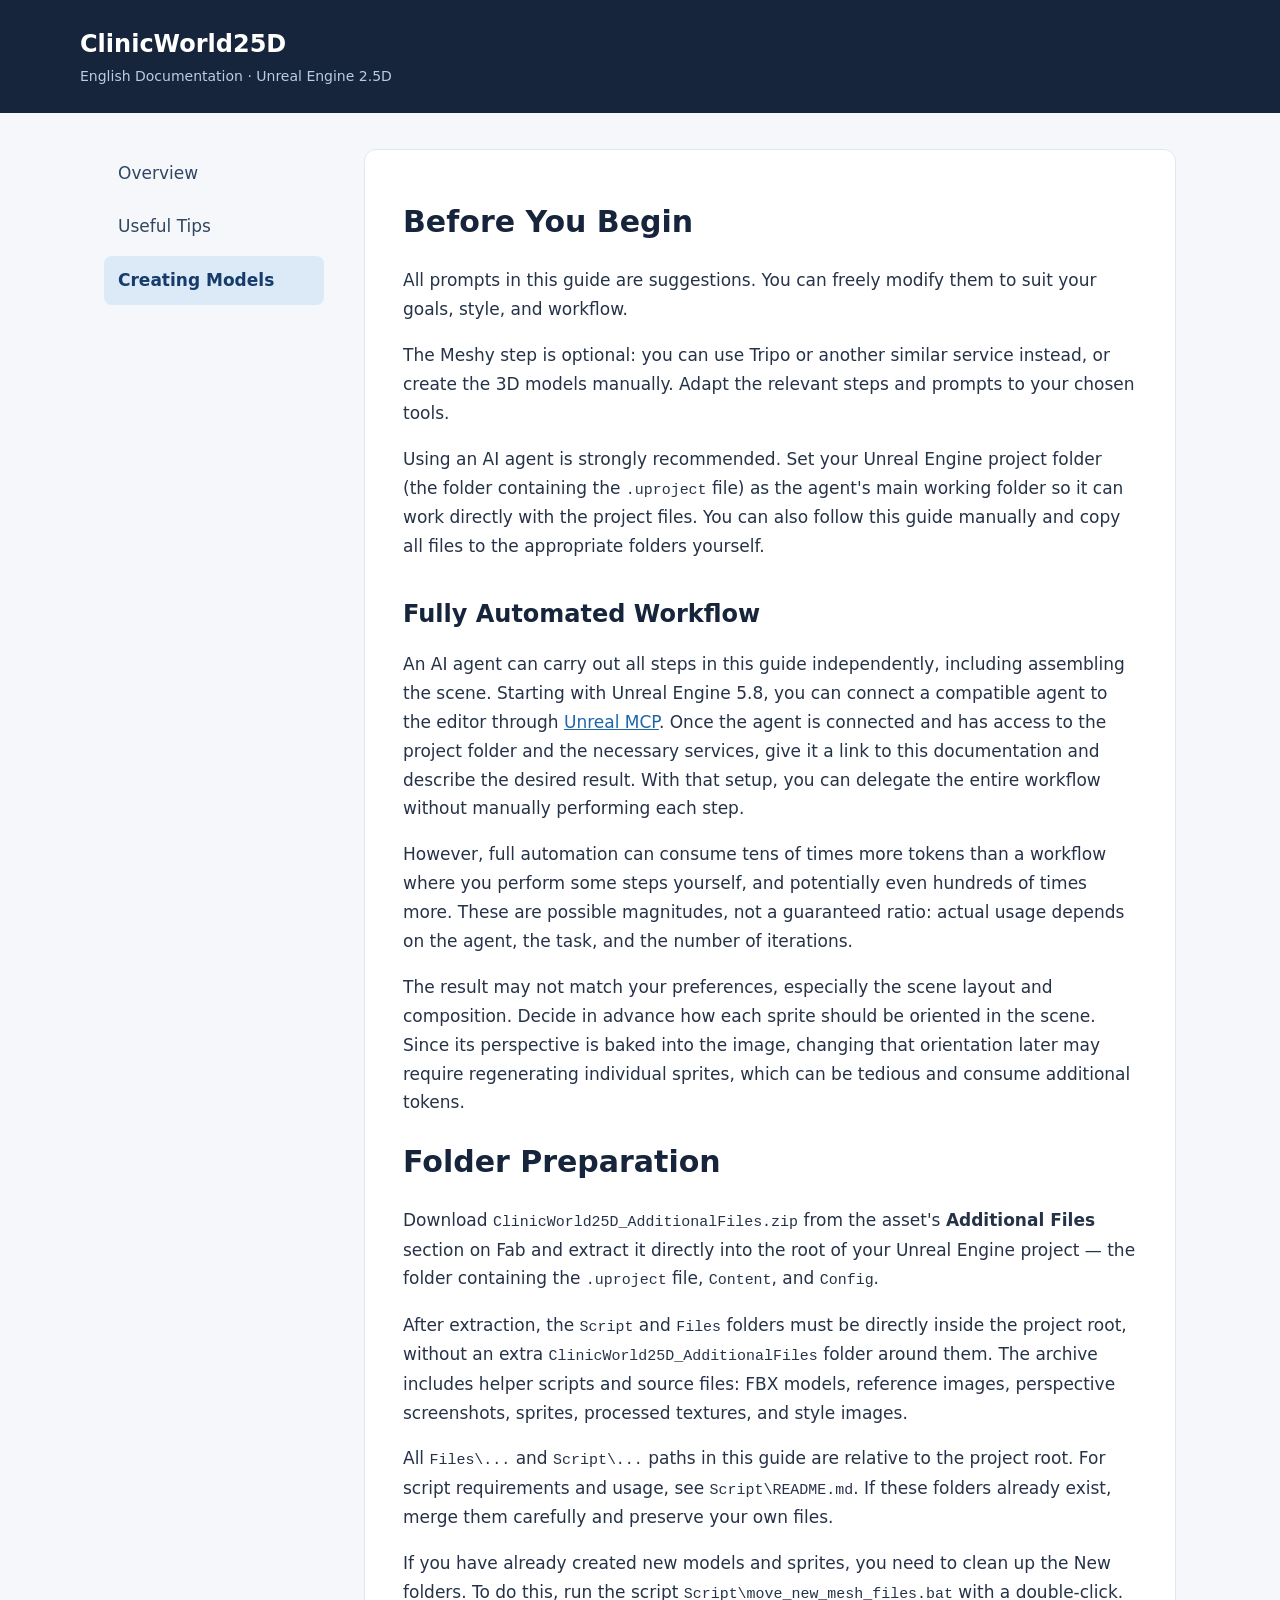
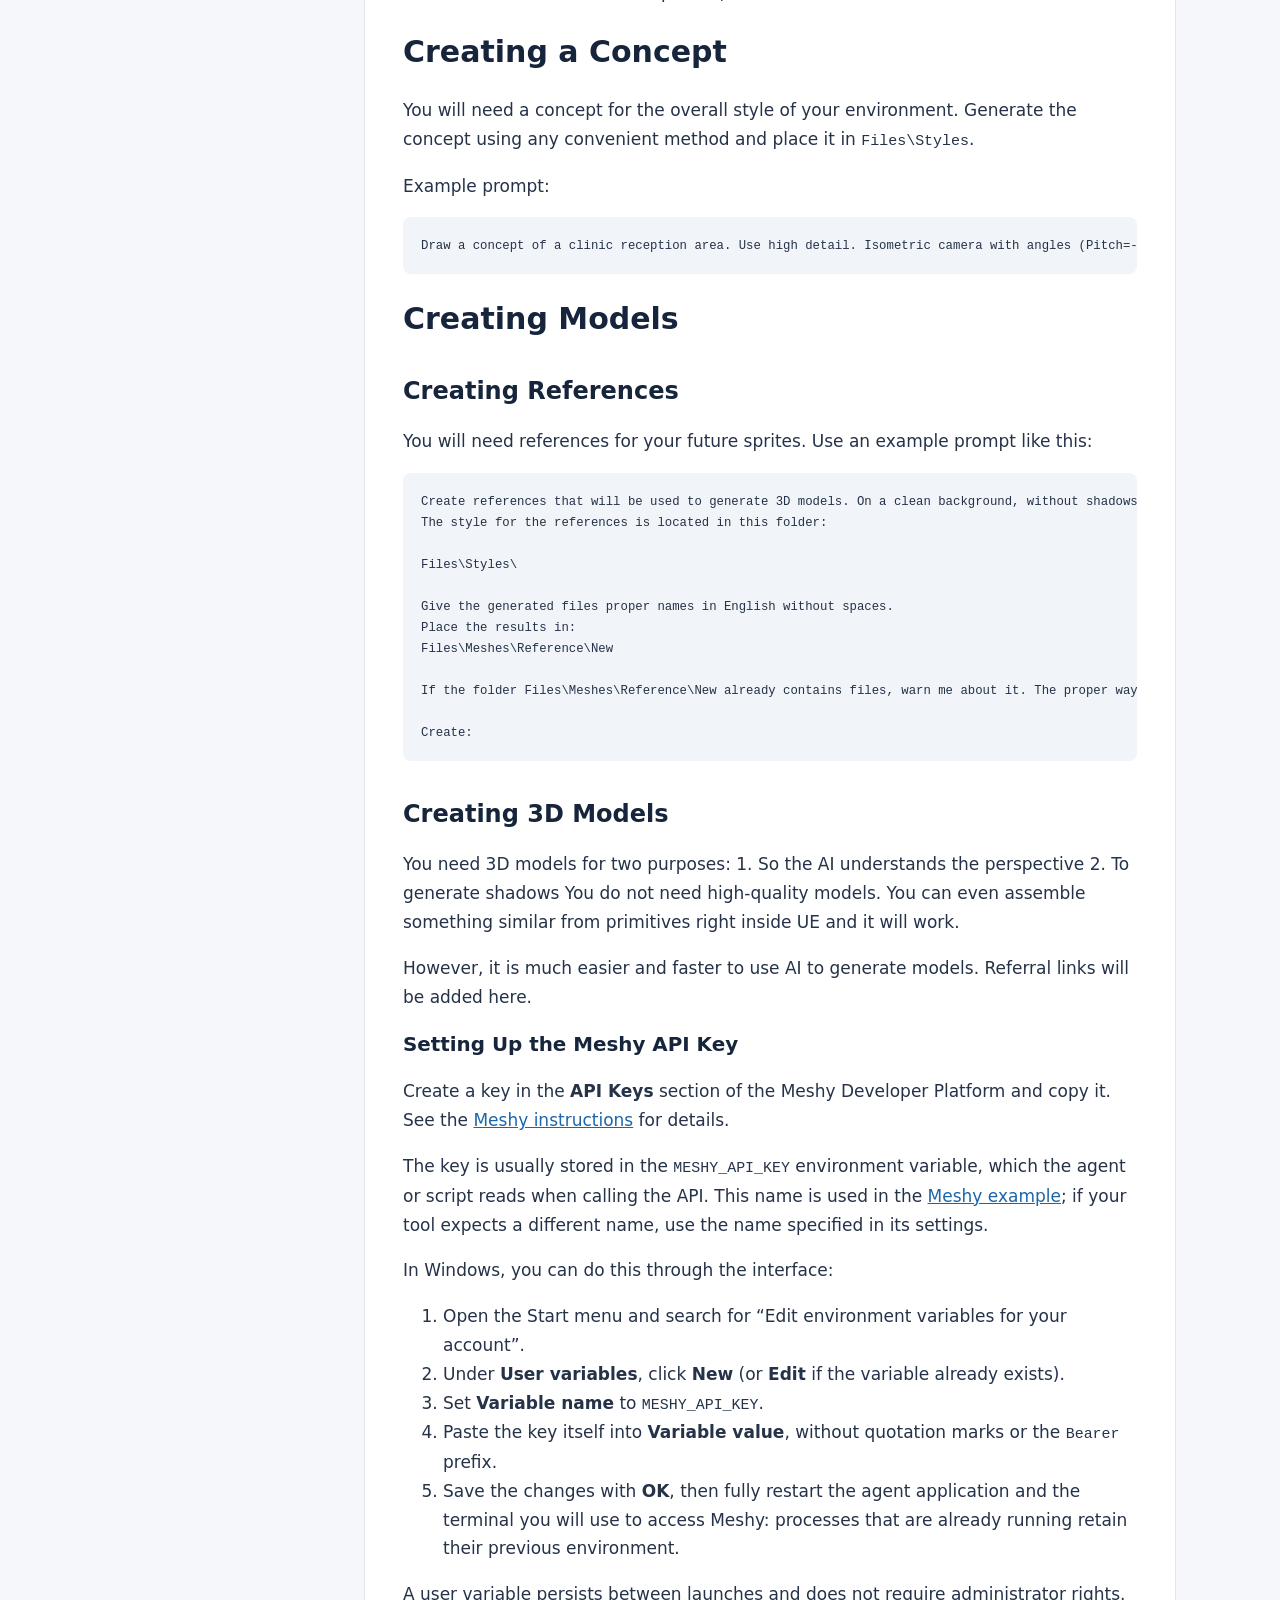
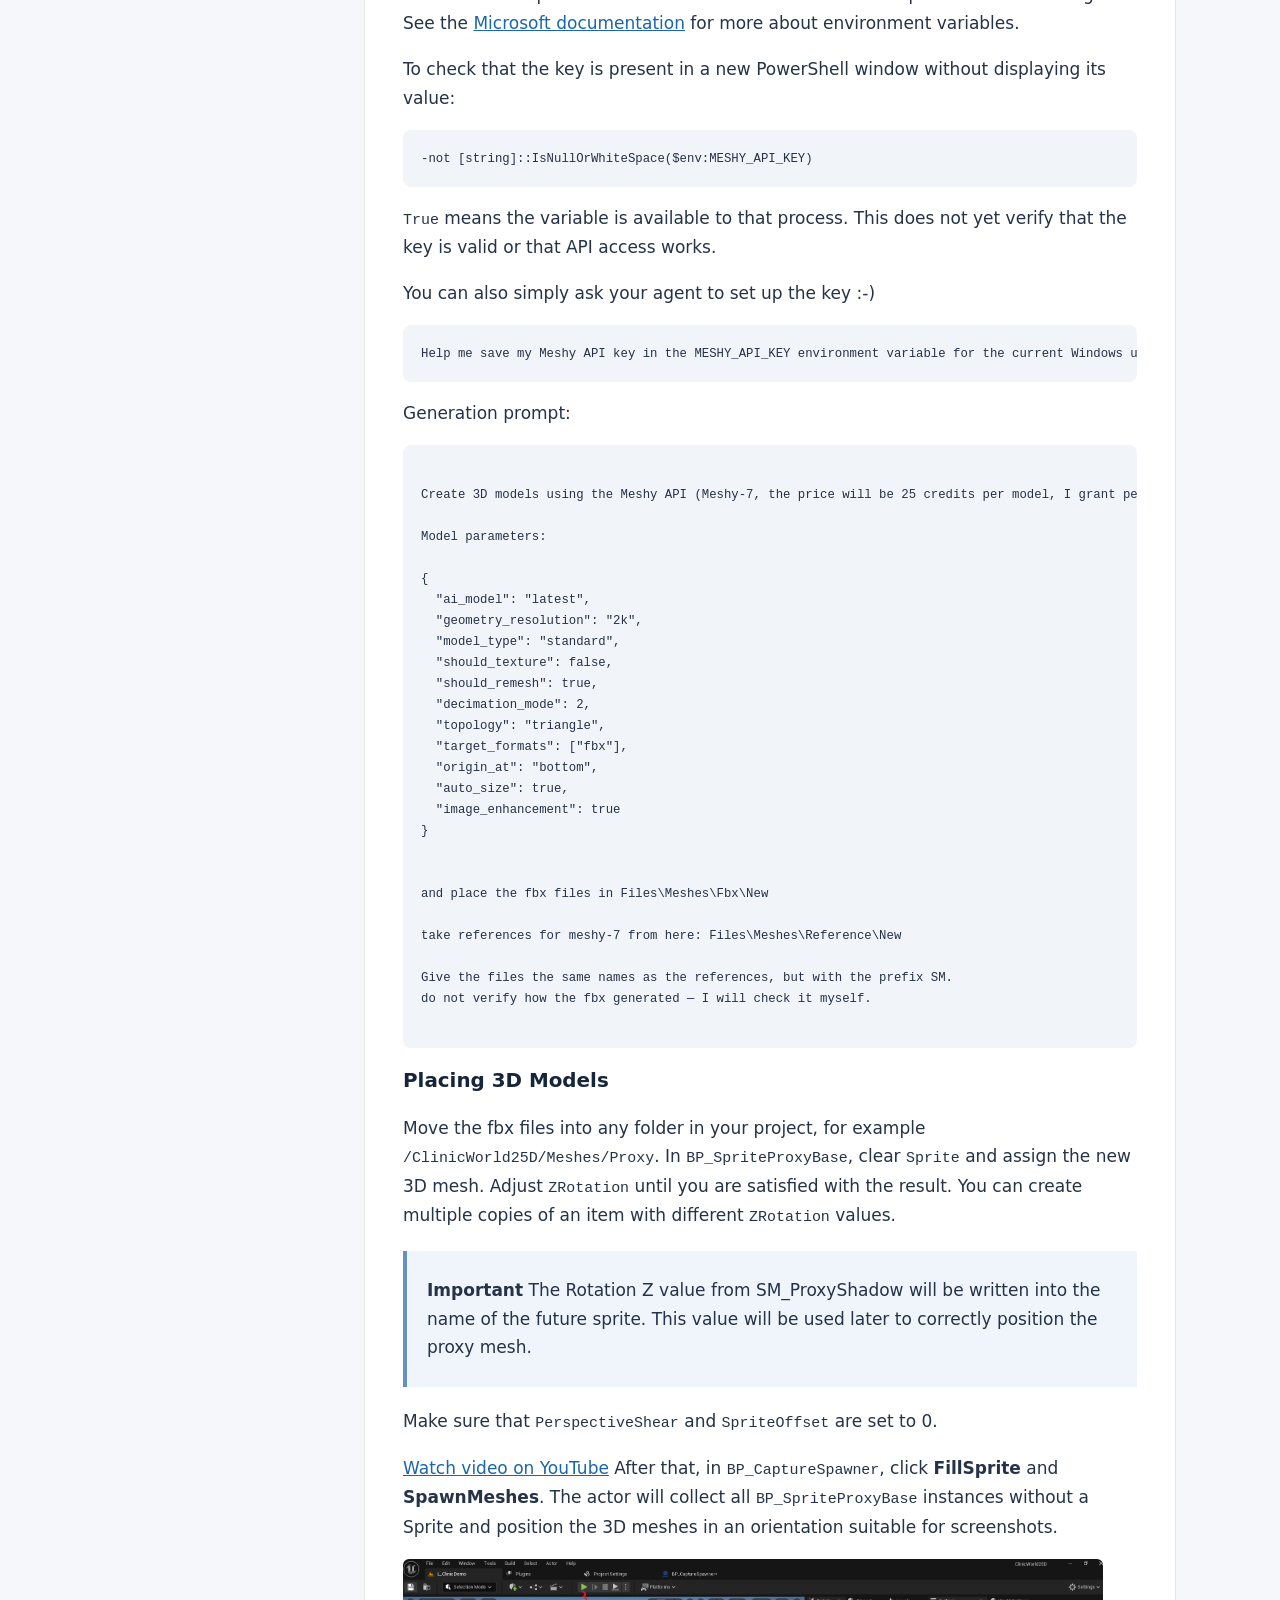
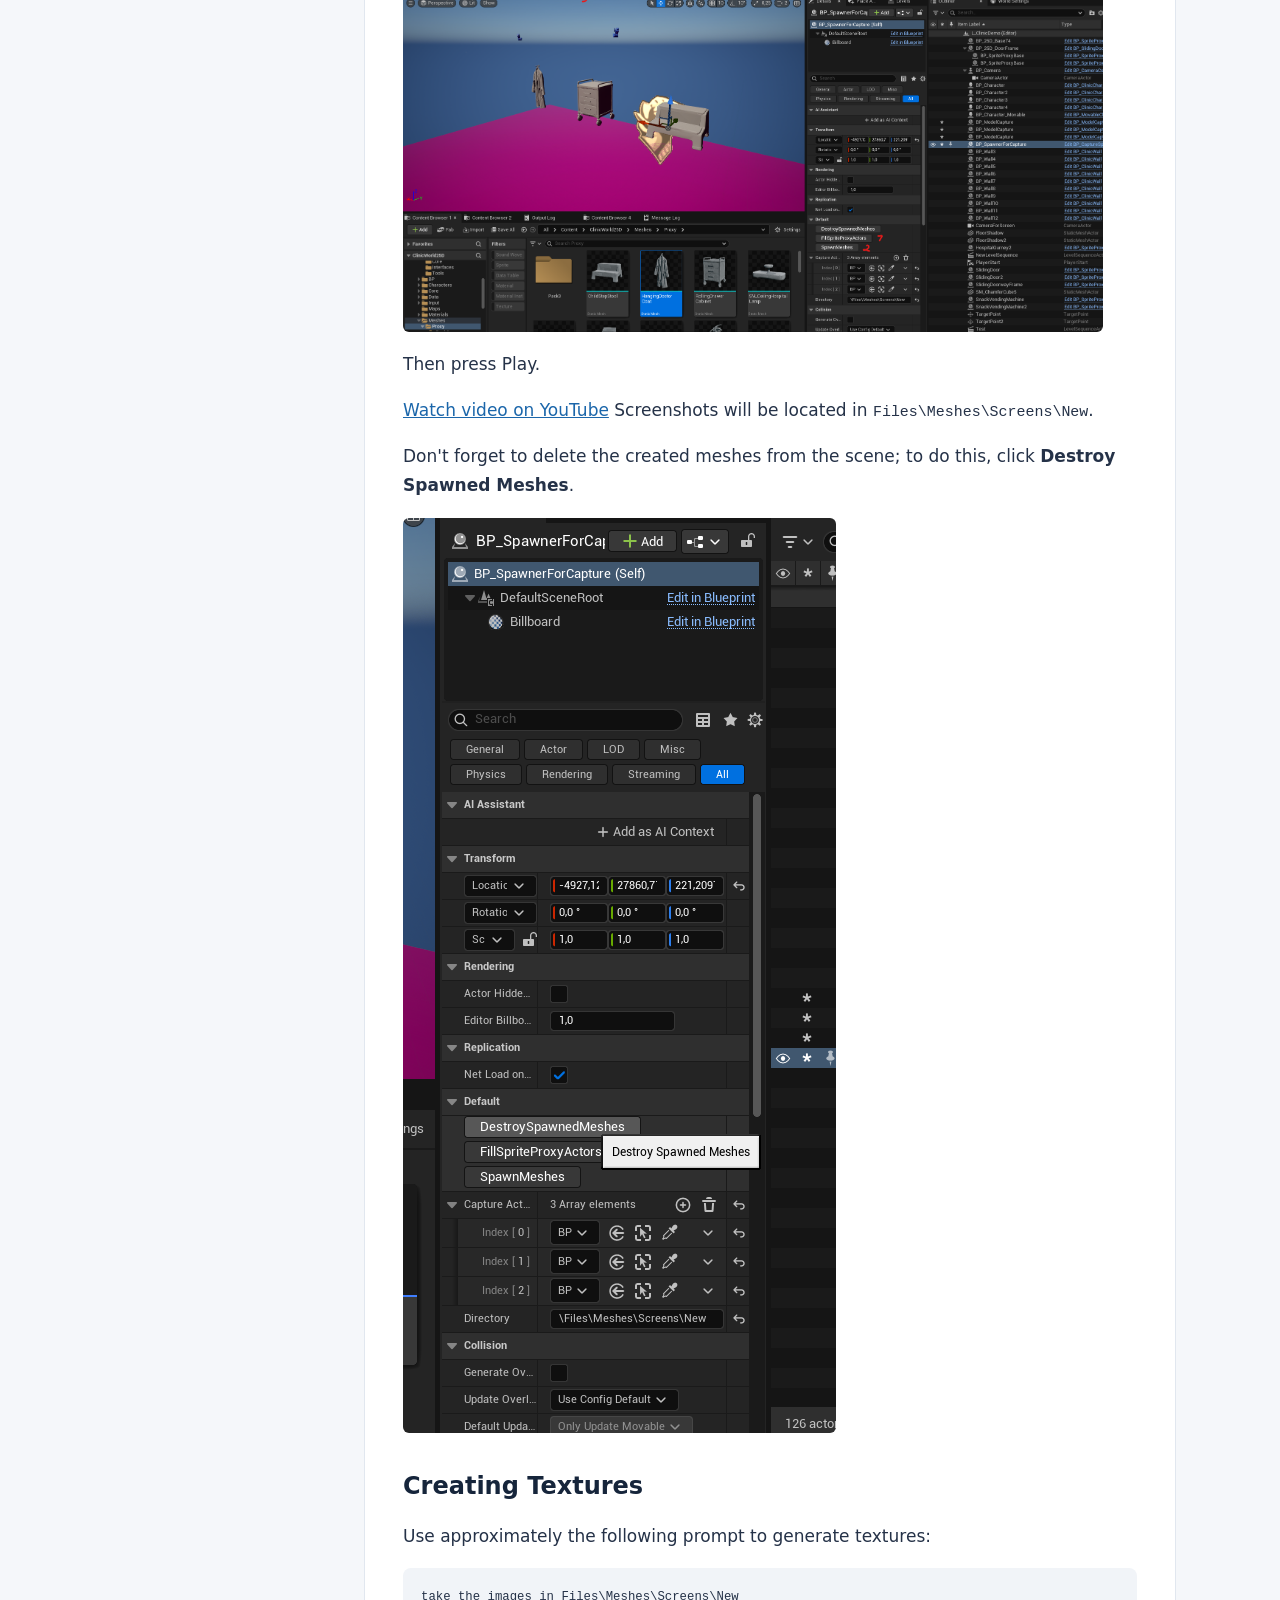
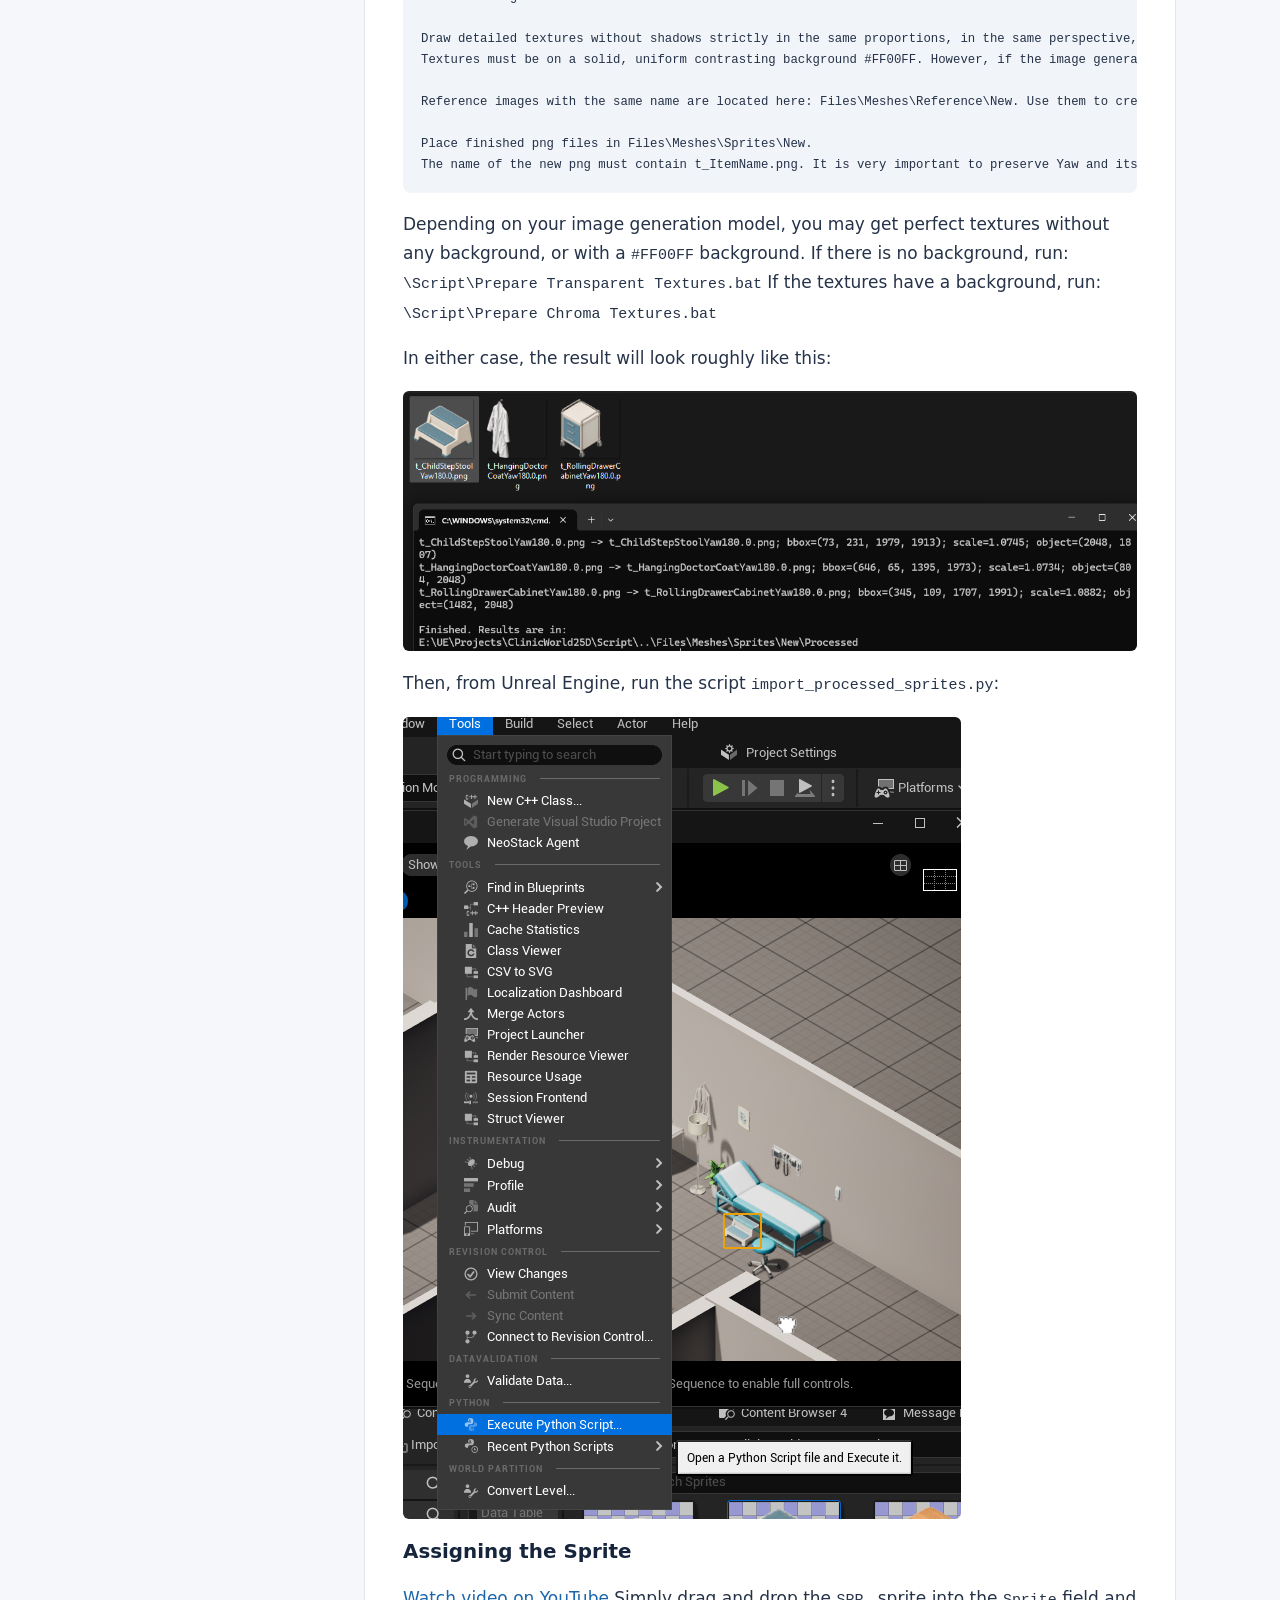
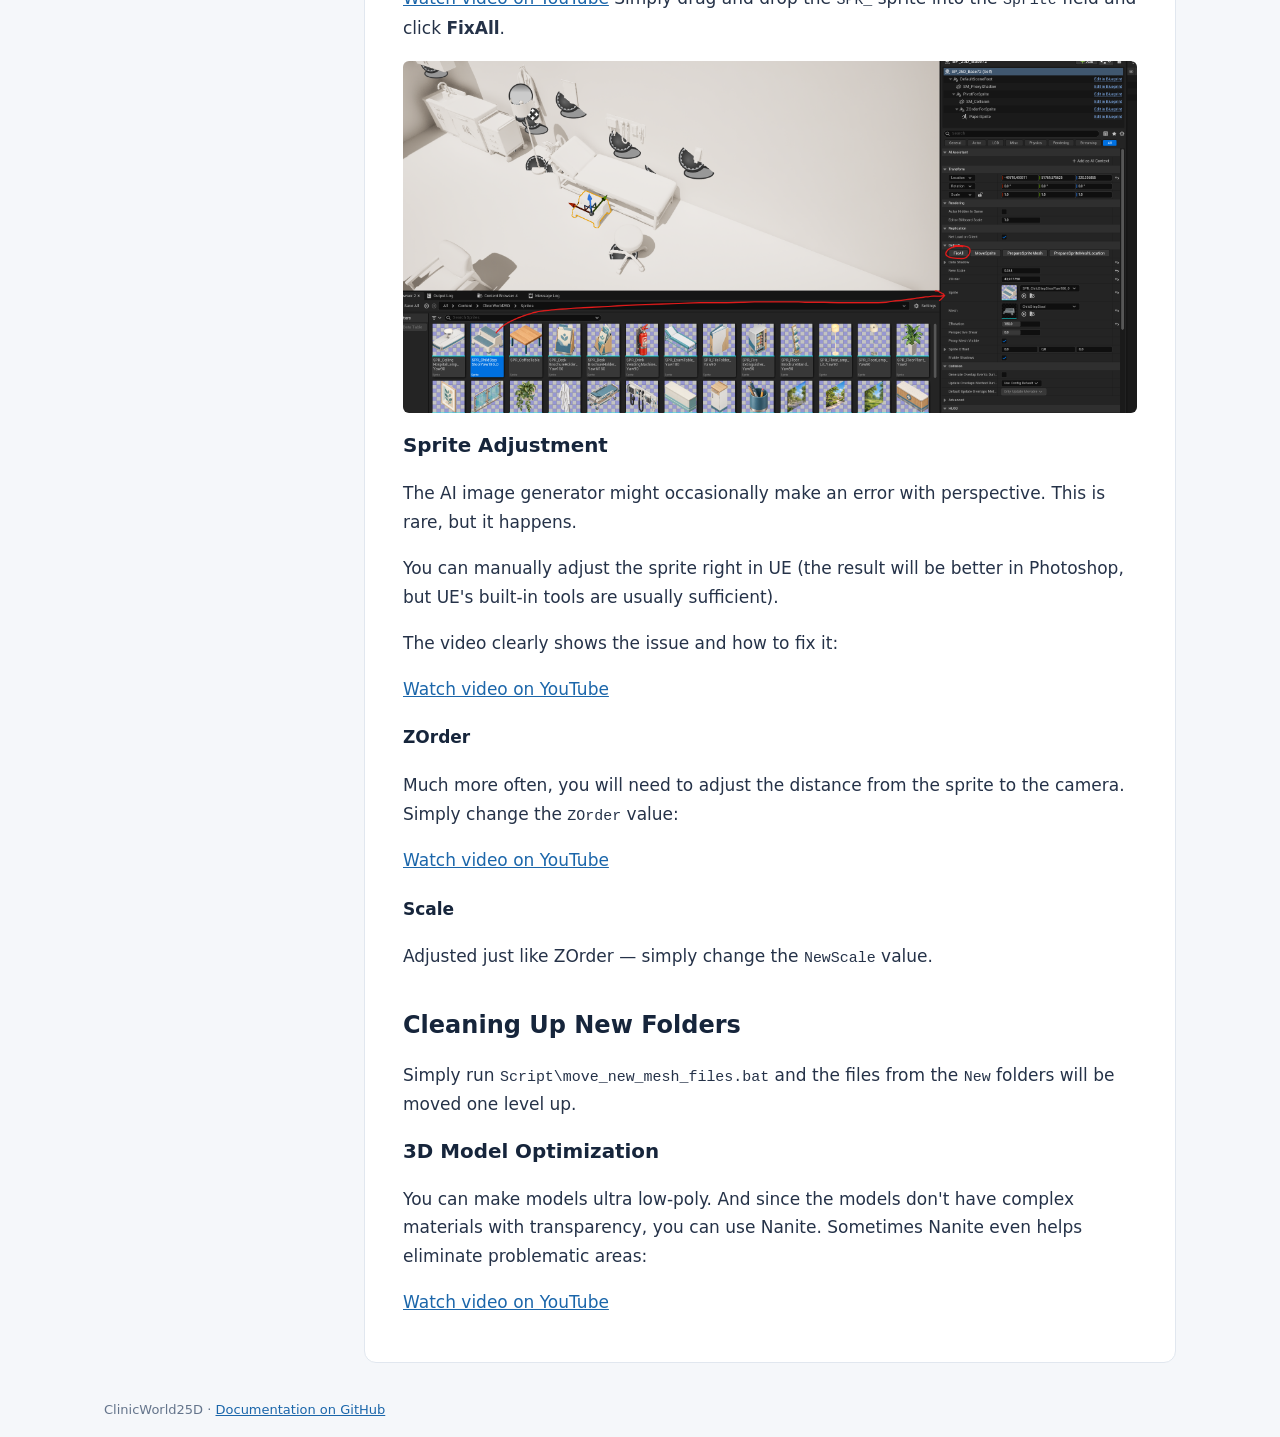
==== creating-models.html @ 1f82ddd4 "Publish English documentation with navigation and screenshots" ====
<!doctype html><html lang="en"><head><meta charset="utf-8"><meta name="viewport" content="width=device-width, initial-scale=1"><meta name="description" content="ClinicWorld25D documentation: sprites, proxy shadows, and model creation in Unreal Engine."><title>Creating Models · ClinicWorld25D</title><link rel="stylesheet" href="style.css"></head><body><header><strong>ClinicWorld25D</strong><span>English Documentation · Unreal Engine 2.5D</span></header><div class="shell"><nav aria-label="Documentation"><a class="" href="index.html">Overview</a><a class="" href="tips.html">Useful Tips</a><a class="active" href="creating-models.html">Creating Models</a></nav><article><h1 id="before-you-begin">Before You Begin</h1>
<p>All prompts in this guide are suggestions. You can freely modify them to suit your goals, style, and workflow.</p>
<p>The Meshy step is optional: you can use Tripo or another similar service instead, or create the 3D models manually. Adapt the relevant steps and prompts to your chosen tools.</p>
<p>Using an AI agent is strongly recommended. Set your Unreal Engine project folder (the folder containing the <code>.uproject</code> file) as the agent's main working folder so it can work directly with the project files. You can also follow this guide manually and copy all files to the appropriate folders yourself.</p>
<h2 id="fully-automated-workflow">Fully Automated Workflow</h2>
<p>An AI agent can carry out all steps in this guide independently, including assembling the scene. Starting with Unreal Engine 5.8, you can connect a compatible agent to the editor through <a href="https://dev.epicgames.com/documentation/unreal-engine/unreal-mcp-in-unreal-editor">Unreal MCP</a>. Once the agent is connected and has access to the project folder and the necessary services, give it a link to this documentation and describe the desired result. With that setup, you can delegate the entire workflow without manually performing each step.</p>
<p>However, full automation can consume tens of times more tokens than a workflow where you perform some steps yourself, and potentially even hundreds of times more. These are possible magnitudes, not a guaranteed ratio: actual usage depends on the agent, the task, and the number of iterations.</p>
<p>The result may not match your preferences, especially the scene layout and composition. Decide in advance how each sprite should be oriented in the scene. Since its perspective is baked into the image, changing that orientation later may require regenerating individual sprites, which can be tedious and consume additional tokens.</p>
<h1 id="folder-preparation">Folder Preparation</h1>
<p>Download <code>ClinicWorld25D_AdditionalFiles.zip</code> from the asset's <strong>Additional Files</strong> section on Fab and extract it directly into the root of your Unreal Engine project — the folder containing the <code>.uproject</code> file, <code>Content</code>, and <code>Config</code>.</p>
<p>After extraction, the <code>Script</code> and <code>Files</code> folders must be directly inside the project root, without an extra <code>ClinicWorld25D_AdditionalFiles</code> folder around them. The archive includes helper scripts and source files: FBX models, reference images, perspective screenshots, sprites, processed textures, and style images.</p>
<p>All <code>Files\...</code> and <code>Script\...</code> paths in this guide are relative to the project root. For script requirements and usage, see <code>Script\README.md</code>. If these folders already exist, merge them carefully and preserve your own files.</p>
<p>If you have already created new models and sprites, you need to clean up the New folders. To do this, run the script <code>Script\move_new_mesh_files.bat</code> with a double-click.</p>
<h1 id="creating-a-concept">Creating a Concept</h1>
<p>You will need a concept for the overall style of your environment.
Generate the concept using any convenient method and place it in <code>Files\Styles</code>.</p>
<p>Example prompt:</p>
<pre><code>Draw a concept of a clinic reception area. Use high detail. Isometric camera with angles (Pitch=-35.264000,Yaw=45.000000,Roll=0.000000)
</code></pre>
<h1 id="creating-models">Creating Models</h1>
<h2 id="creating-references">Creating References</h2>
<p>You will need references for your future sprites.
Use an example prompt like this:</p>
<pre><code>Create references that will be used to generate 3D models. On a clean background, without shadows.
The style for the references is located in this folder: 

Files\Styles\

Give the generated files proper names in English without spaces.
Place the results in:
Files\Meshes\Reference\New

If the folder Files\Meshes\Reference\New already contains files, warn me about it. The proper way to clear the folder is to run Script\move_new_mesh_files.bat

Create:
</code></pre>
<h2 id="creating-3d-models">Creating 3D Models</h2>
<p>You need 3D models for two purposes:
1. So the AI understands the perspective
2. To generate shadows
You do not need high-quality models. You can even assemble something similar from primitives right inside UE and it will work.</p>
<p>However, it is much easier and faster to use AI to generate models. 
Referral links will be added here.</p>
<h3 id="setting-up-the-meshy-api-key">Setting Up the Meshy API Key</h3>
<p>Create a key in the <strong>API Keys</strong> section of the Meshy Developer Platform and copy it. See the <a href="https://docs.meshy.ai/en/api/authentication">Meshy instructions</a> for details.</p>
<p>The key is usually stored in the <code>MESHY_API_KEY</code> environment variable, which the agent or script reads when calling the API. This name is used in the <a href="https://docs.meshy.ai/en/api/quick-start">Meshy example</a>; if your tool expects a different name, use the name specified in its settings.</p>
<p>In Windows, you can do this through the interface:</p>
<ol>
<li>Open the Start menu and search for “Edit environment variables for your account”.</li>
<li>Under <strong>User variables</strong>, click <strong>New</strong> (or <strong>Edit</strong> if the variable already exists).</li>
<li>Set <strong>Variable name</strong> to <code>MESHY_API_KEY</code>.</li>
<li>Paste the key itself into <strong>Variable value</strong>, without quotation marks or the <code>Bearer</code> prefix.</li>
<li>Save the changes with <strong>OK</strong>, then fully restart the agent application and the terminal you will use to access Meshy: processes that are already running retain their previous environment.</li>
</ol>
<p>A user variable persists between launches and does not require administrator rights. See the <a href="https://learn.microsoft.com/en-us/powershell/module/microsoft.powershell.core/about/about_environment_variables">Microsoft documentation</a> for more about environment variables.</p>
<p>To check that the key is present in a new PowerShell window without displaying its value:</p>
<pre><code class="language-powershell">-not [string]::IsNullOrWhiteSpace($env:MESHY_API_KEY)
</code></pre>
<p><code>True</code> means the variable is available to that process. This does not yet verify that the key is valid or that API access works.</p>
<p>You can also simply ask your agent to set up the key :-)</p>
<pre><code class="language-text">Help me save my Meshy API key in the MESHY_API_KEY environment variable for the current Windows user. Arrange for me to enter the key locally myself, without sending it in chat. Do not display the key or save it in project files or documentation. Check that the variable exists without displaying its value, and tell me which application needs to be restarted.
</code></pre>
<p>Generation prompt:</p>
<pre><code>
Create 3D models using the Meshy API (Meshy-7, the price will be 25 credits per model, I grant permission for this)

Model parameters:

{
  &quot;ai_model&quot;: &quot;latest&quot;,
  &quot;geometry_resolution&quot;: &quot;2k&quot;,
  &quot;model_type&quot;: &quot;standard&quot;,
  &quot;should_texture&quot;: false,
  &quot;should_remesh&quot;: true,
  &quot;decimation_mode&quot;: 2,
  &quot;topology&quot;: &quot;triangle&quot;,
  &quot;target_formats&quot;: [&quot;fbx&quot;],
  &quot;origin_at&quot;: &quot;bottom&quot;,
  &quot;auto_size&quot;: true,
  &quot;image_enhancement&quot;: true
}


and place the fbx files in Files\Meshes\Fbx\New

take references for meshy-7 from here: Files\Meshes\Reference\New

Give the files the same names as the references, but with the prefix SM.
do not verify how the fbx generated — I will check it myself.

</code></pre>
<h3 id="placing-3d-models">Placing 3D Models</h3>
<p>Move the fbx files into any folder in your project, for example <code>/ClinicWorld25D/Meshes/Proxy</code>.
In <code>BP_SpriteProxyBase</code>, clear <code>Sprite</code> and assign the new 3D mesh.
Adjust <code>ZRotation</code> until you are satisfied with the result. You can create multiple copies of an item with different <code>ZRotation</code> values.</p>
<blockquote>
<p><strong>Important</strong>
 The Rotation Z value from SM_ProxyShadow will be written into the name of the future sprite.
 This value will be used later to correctly position the proxy mesh.</p>
</blockquote>
<p>Make sure that <code>PerspectiveShear</code> and <code>SpriteOffset</code> are set to 0.</p>
<p><a href="https://youtu.be/ASfTrTJzeUY">Watch video on YouTube</a>
After that, in <code>BP_CaptureSpawner</code>, click <strong>FillSprite</strong> and <strong>SpawnMeshes</strong>. The actor will collect all <code>BP_SpriteProxyBase</code> instances without a Sprite and position the 3D meshes in an orientation suitable for screenshots.</p>
<p><img src="Pasted%20image%2020260925162139.png" alt="Unreal Engine screenshot" loading="lazy" width="700"></p>
<p>Then press Play.</p>
<p><a href="https://youtu.be/drQFPAa5MlY">Watch video on YouTube</a>
Screenshots will be located in <code>Files\Meshes\Screens\New</code>.</p>
<p>Don't forget to delete the created meshes from the scene; to do this, click 
<strong>Destroy Spawned Meshes</strong>.
<img src="Pasted%20image%2020260925162550.png" alt="Unreal Engine screenshot" loading="lazy"></p>
<h2 id="creating-textures">Creating Textures</h2>
<p>Use approximately the following prompt to generate textures:</p>
<pre><code>take the images in Files\Meshes\Screens\New 

Draw detailed textures without shadows strictly in the same proportions, in the same perspective, and at the same resolution (2048x2048) as the 3D model screenshot. Take file names into account to understand what is depicted in the screenshot.
Textures must be on a solid, uniform contrasting background #FF00FF. However, if the image generator produces images without a background right away, that is great! Do not force-add a background.

Reference images with the same name are located here: Files\Meshes\Reference\New. Use them to create the texture in the required projection.

Place finished png files in Files\Meshes\Sprites\New.
The name of the new png must contain t_ItemName.png. It is very important to preserve Yaw and its value in the file name.
</code></pre>
<p>Depending on your image generation model, you may get perfect textures without any background, or with a <code>#FF00FF</code> background.
If there is no background, run:
<code>\Script\Prepare Transparent Textures.bat</code>
If the textures have a background, run:
<code>\Script\Prepare Chroma Textures.bat</code></p>
<p>In either case, the result will look roughly like this:</p>
<p><img src="Pasted%20image%2020260926100901.png" alt="Unreal Engine screenshot" loading="lazy"></p>
<p>Then, from Unreal Engine, run the script <code>import_processed_sprites.py</code>:</p>
<p><img src="Pasted%20image%2020260926102949.png" alt="Unreal Engine screenshot" loading="lazy"></p>
<h3 id="assigning-the-sprite">Assigning the Sprite</h3>
<p><a href="https://youtu.be/8qln9bvIU1o">Watch video on YouTube</a>
Simply drag and drop the <code>SPR_</code> sprite into the <code>Sprite</code> field and click <strong>FixAll</strong>.
<img src="Pasted%20image%2020260926104105.png" alt="Unreal Engine screenshot" loading="lazy"></p>
<h3 id="sprite-adjustment">Sprite Adjustment</h3>
<p>The AI image generator might occasionally make an error with perspective. This is rare, but it happens.</p>
<p>You can manually adjust the sprite right in UE (the result will be better in Photoshop, but UE's built-in tools are usually sufficient).</p>
<p>The video clearly shows the issue and how to fix it:</p>
<p><a href="https://youtu.be/2n6UNE6s4u0">Watch video on YouTube</a></p>
<h4 id="zorder">ZOrder</h4>
<p>Much more often, you will need to adjust the distance from the sprite to the camera. Simply change the <code>ZOrder</code> value:</p>
<p><a href="https://youtu.be/ZF_KgzIgENA">Watch video on YouTube</a></p>
<h4 id="scale">Scale</h4>
<p>Adjusted just like ZOrder — simply change the <code>NewScale</code> value.</p>
<h2 id="cleaning-up-new-folders">Cleaning Up New Folders</h2>
<p>Simply run <code>Script\move_new_mesh_files.bat</code> and the files from the <code>New</code> folders will be moved one level up.</p>
<h3 id="3d-model-optimization">3D Model Optimization</h3>
<p>You can make models ultra low-poly. And since the models don't have complex materials with transparency, you can use Nanite. Sometimes Nanite even helps eliminate problematic areas:</p>
<p><a href="https://youtu.be/h_3f4ejzNa0">Watch video on YouTube</a></p></article></div><footer>ClinicWorld25D · <a href="https://github.com/Zegi-assets/ClinicWorld25D-Docs">Documentation on GitHub</a></footer></body></html>
---- style.css ----
*{box-sizing:border-box}html{scroll-behavior:smooth}body{margin:0;background:#f5f7fa;color:#253248;font:17px/1.7 system-ui,sans-serif}header{background:#16253b;color:white;padding:24px max(24px,calc((100% - 1120px)/2))}header strong{font-size:24px}header span{display:block;color:#bbccdf;font-size:14px}.shell{display:grid;grid-template-columns:220px minmax(0,1fr);gap:40px;max-width:1120px;margin:auto;padding:36px 24px}nav{align-self:start;position:sticky;top:24px}nav a{display:block;padding:10px 14px;border-radius:8px;color:#314663;text-decoration:none;margin-bottom:5px}nav a.active{background:#dce9f7;color:#163c6b;font-weight:650}article{min-width:0;background:white;padding:28px 38px;border-radius:12px;border:1px solid #e1e7ef}h1,h2,h3,h4{line-height:1.3;color:#16253b;scroll-margin-top:24px}h1{font-size:30px}h2{margin-top:38px;font-size:24px}a{color:#1b66aa}img{max-width:100%;height:auto;border-radius:6px;display:block;margin:18px 0}pre{overflow:auto;background:#f1f4f8;padding:18px;border-radius:8px;font-size:14px;line-height:1.5}code{font-family:Consolas,monospace;font-size:.88em;overflow-wrap:anywhere}blockquote{margin:20px 0;border-left:4px solid #6491bd;padding:8px 20px;background:#eff5fb}footer{max-width:1120px;margin:0 auto;padding:0 24px 30px;color:#64748b;font-size:13px}@media(max-width:760px){.shell{display:block;padding:20px 12px}nav{position:static;display:flex;flex-wrap:wrap;margin-bottom:16px}article{padding:20px}header{padding:20px}nav a{padding:8px 12px}h1{font-size:26px}}
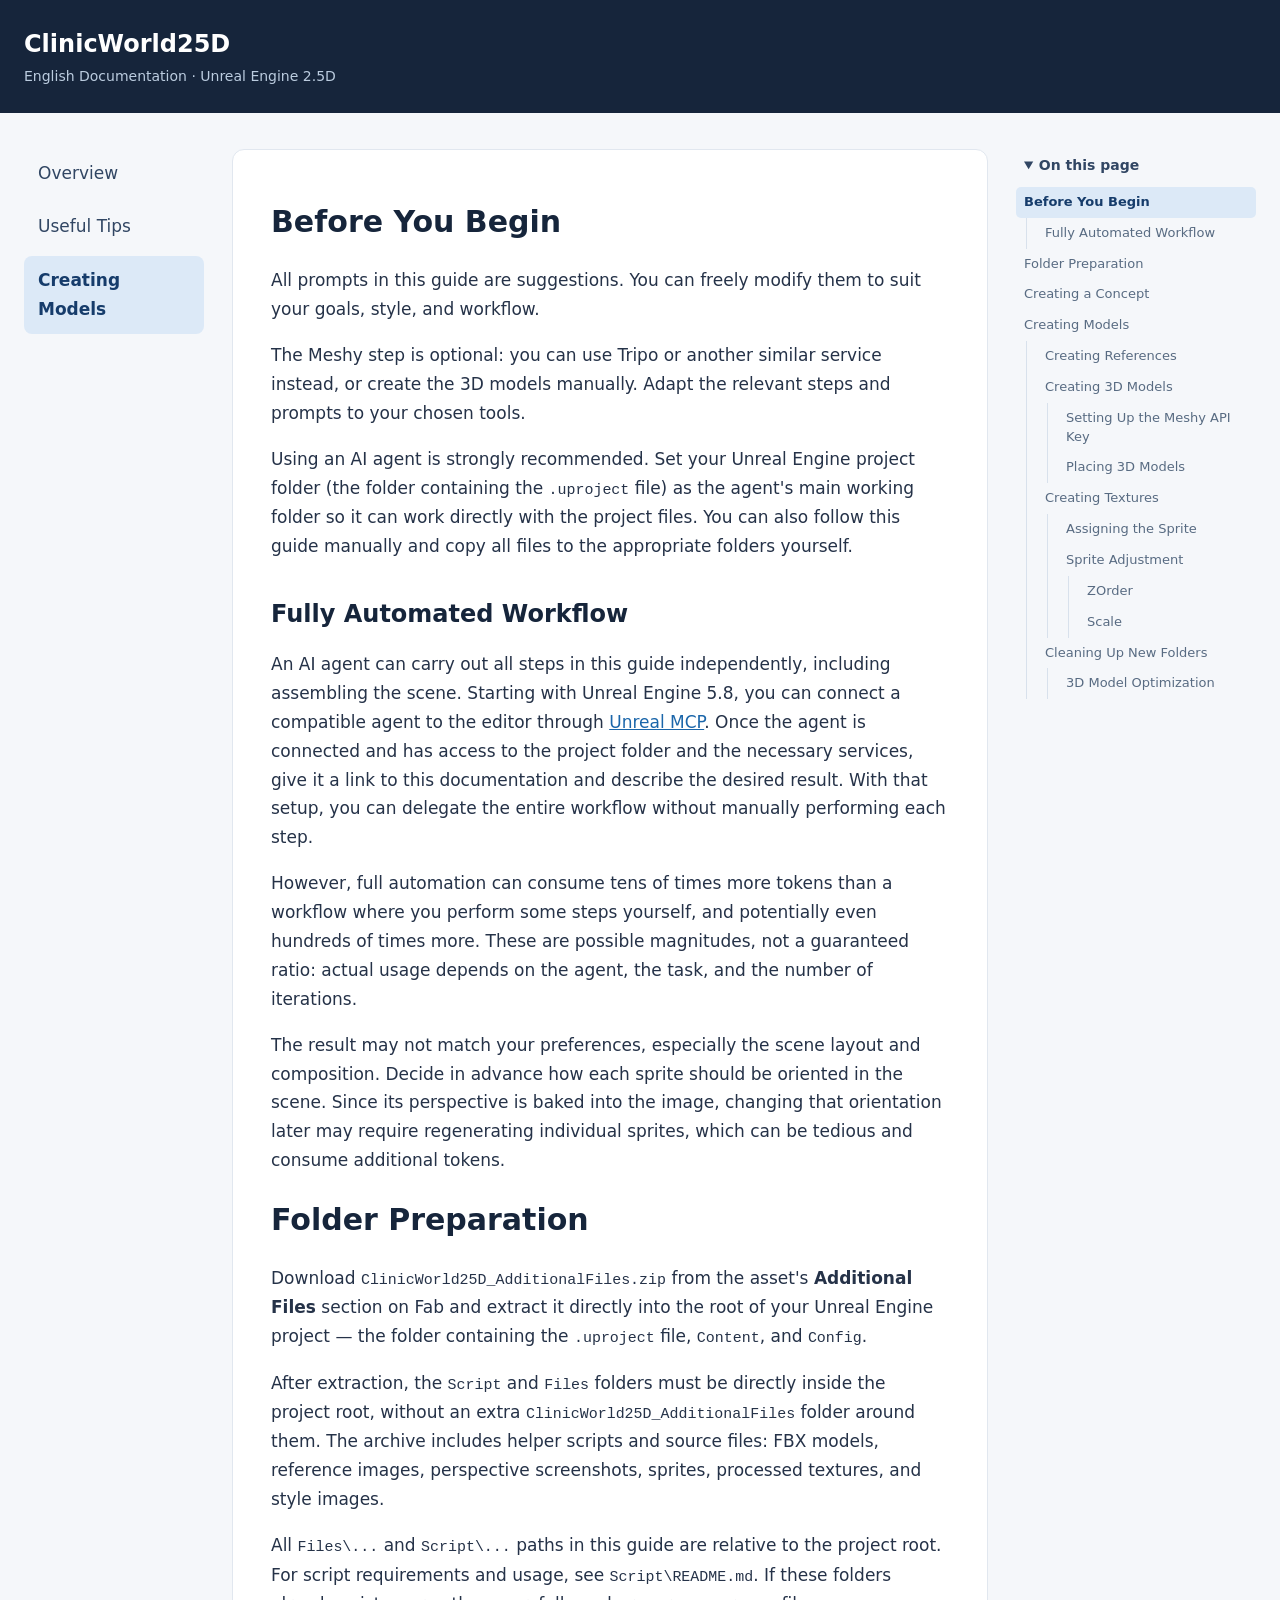
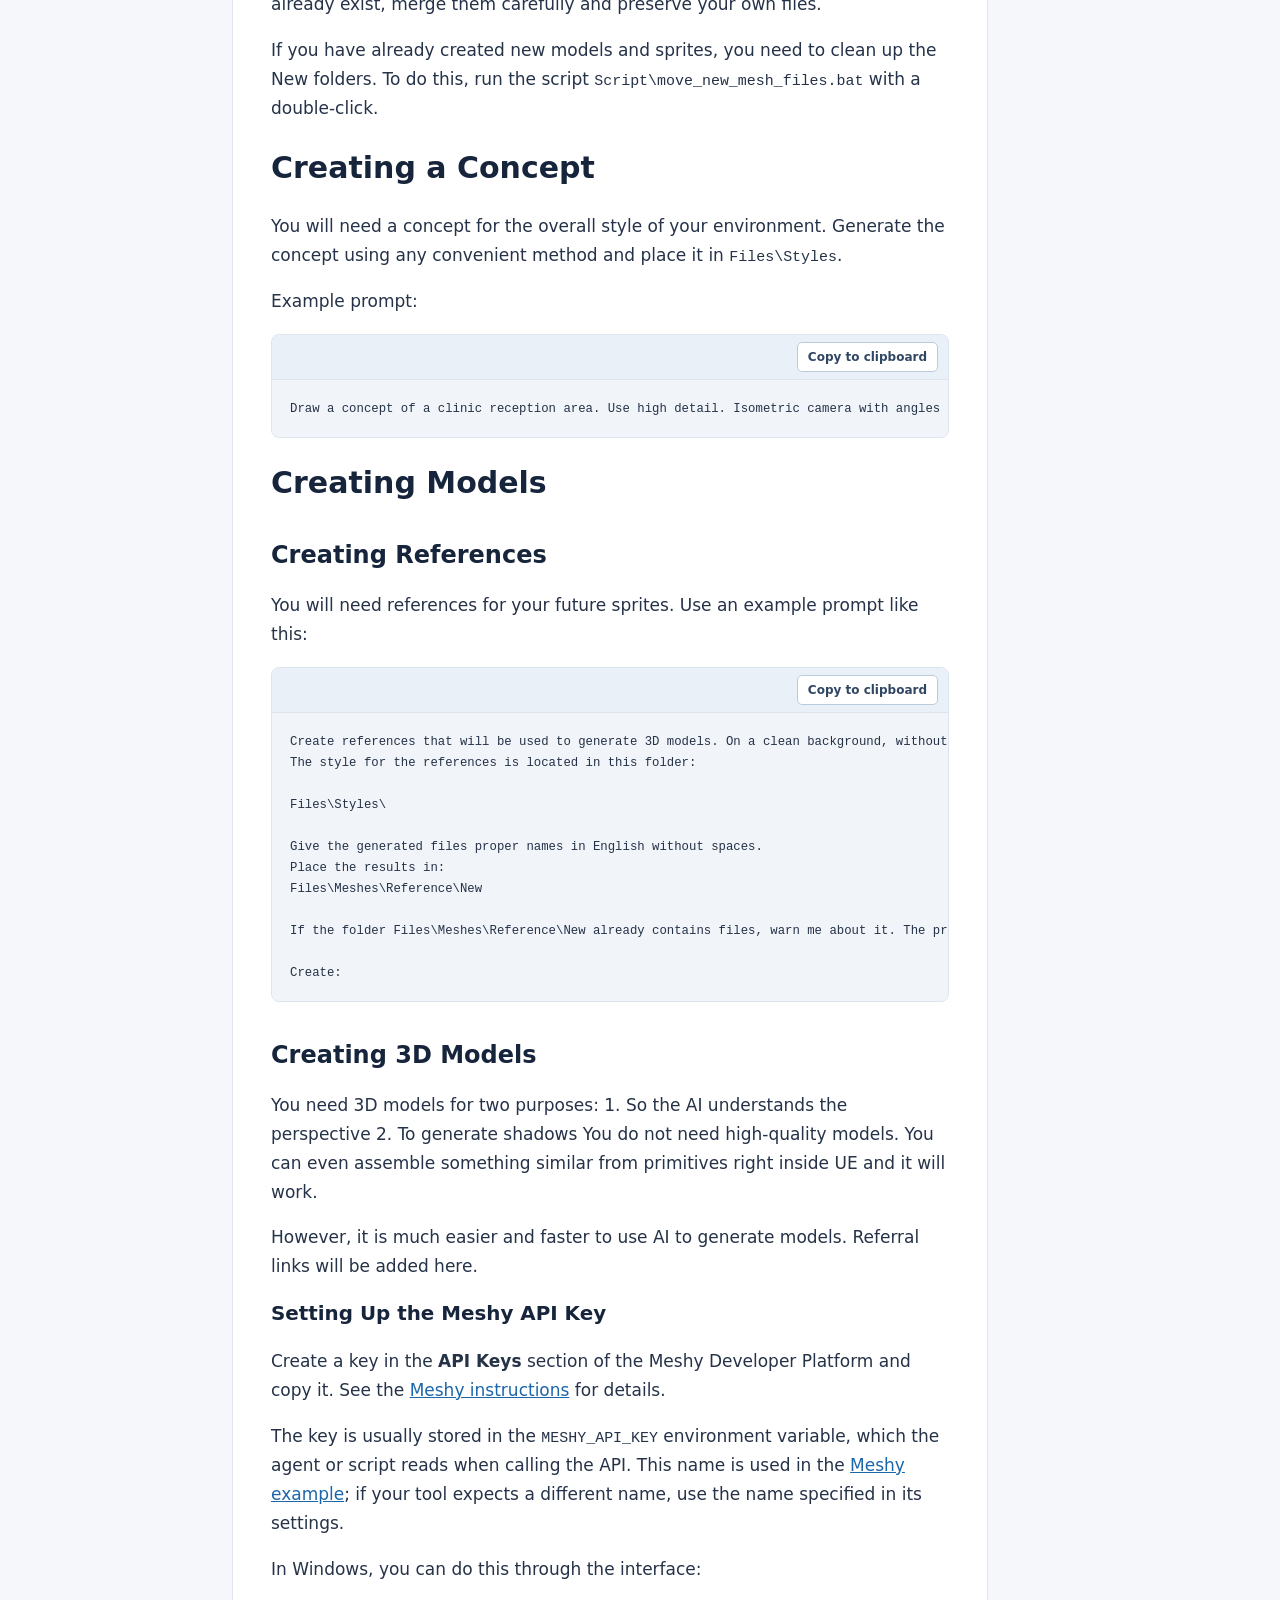
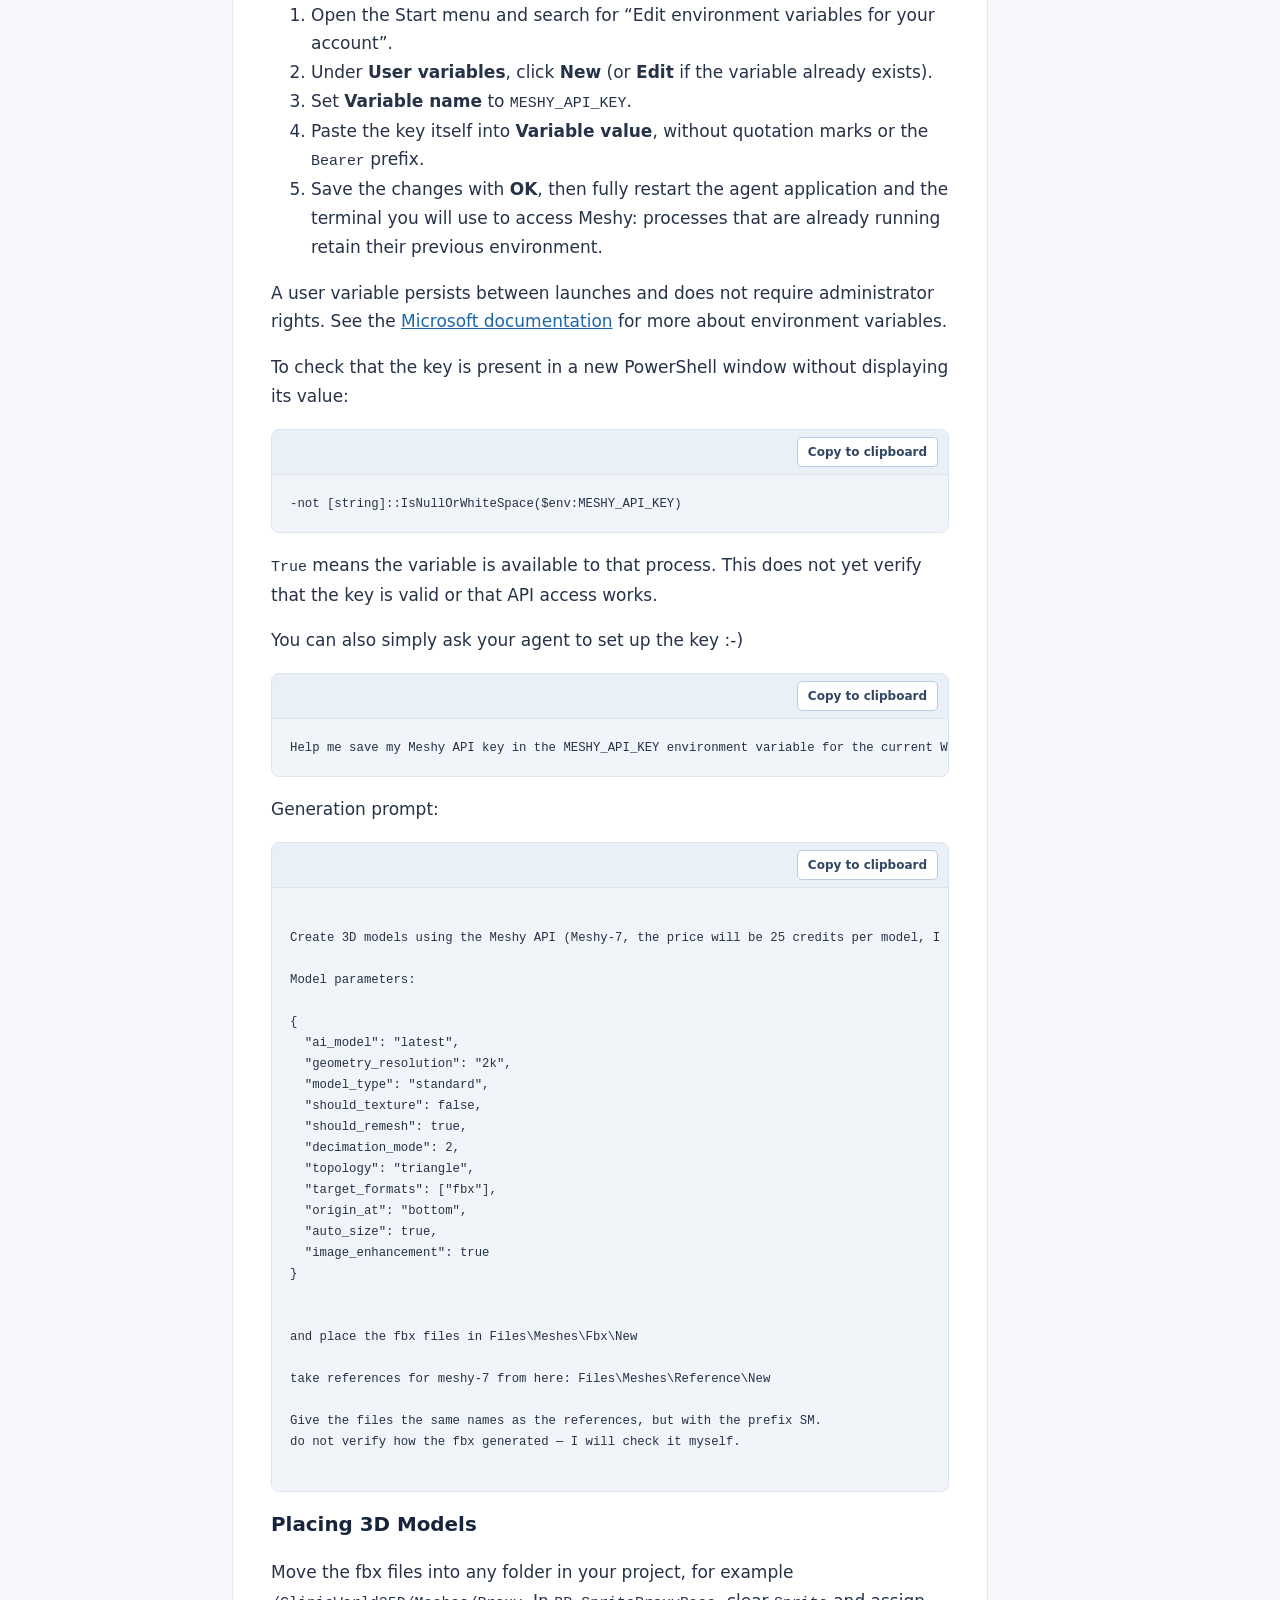
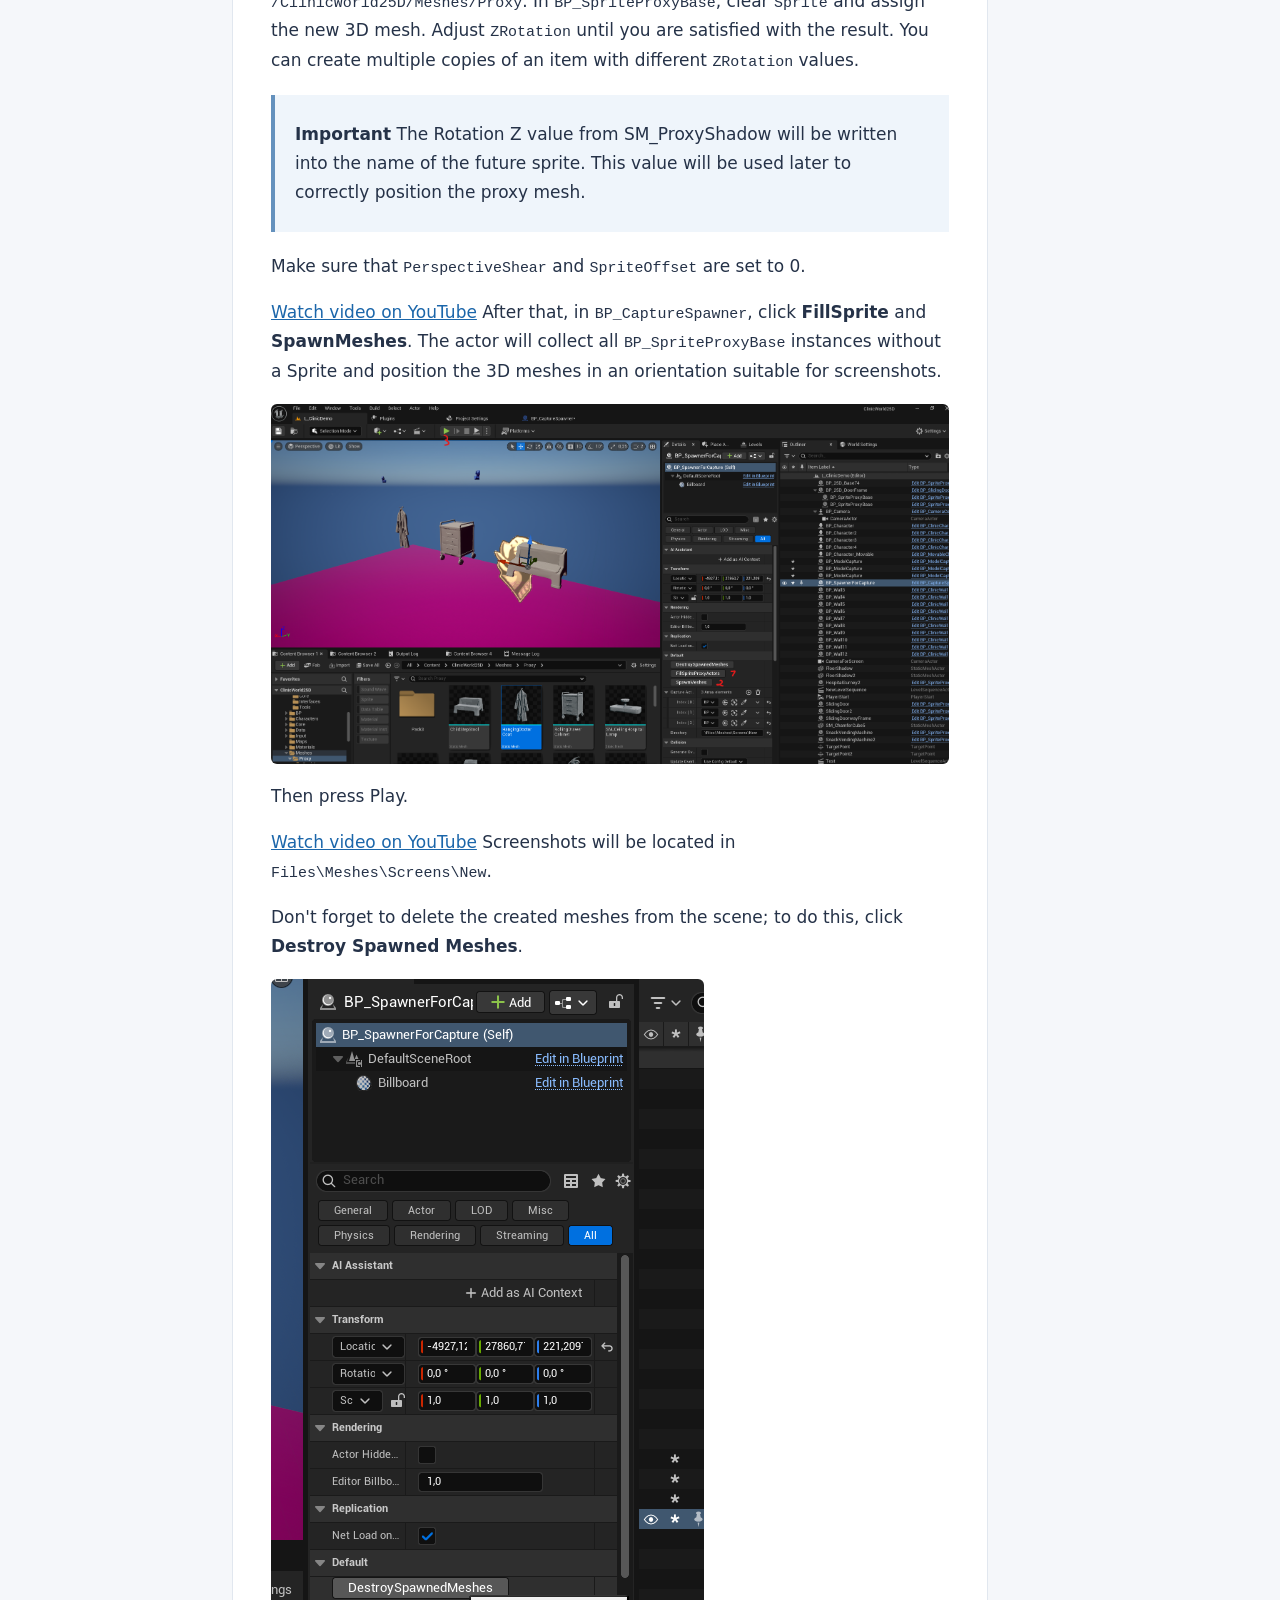
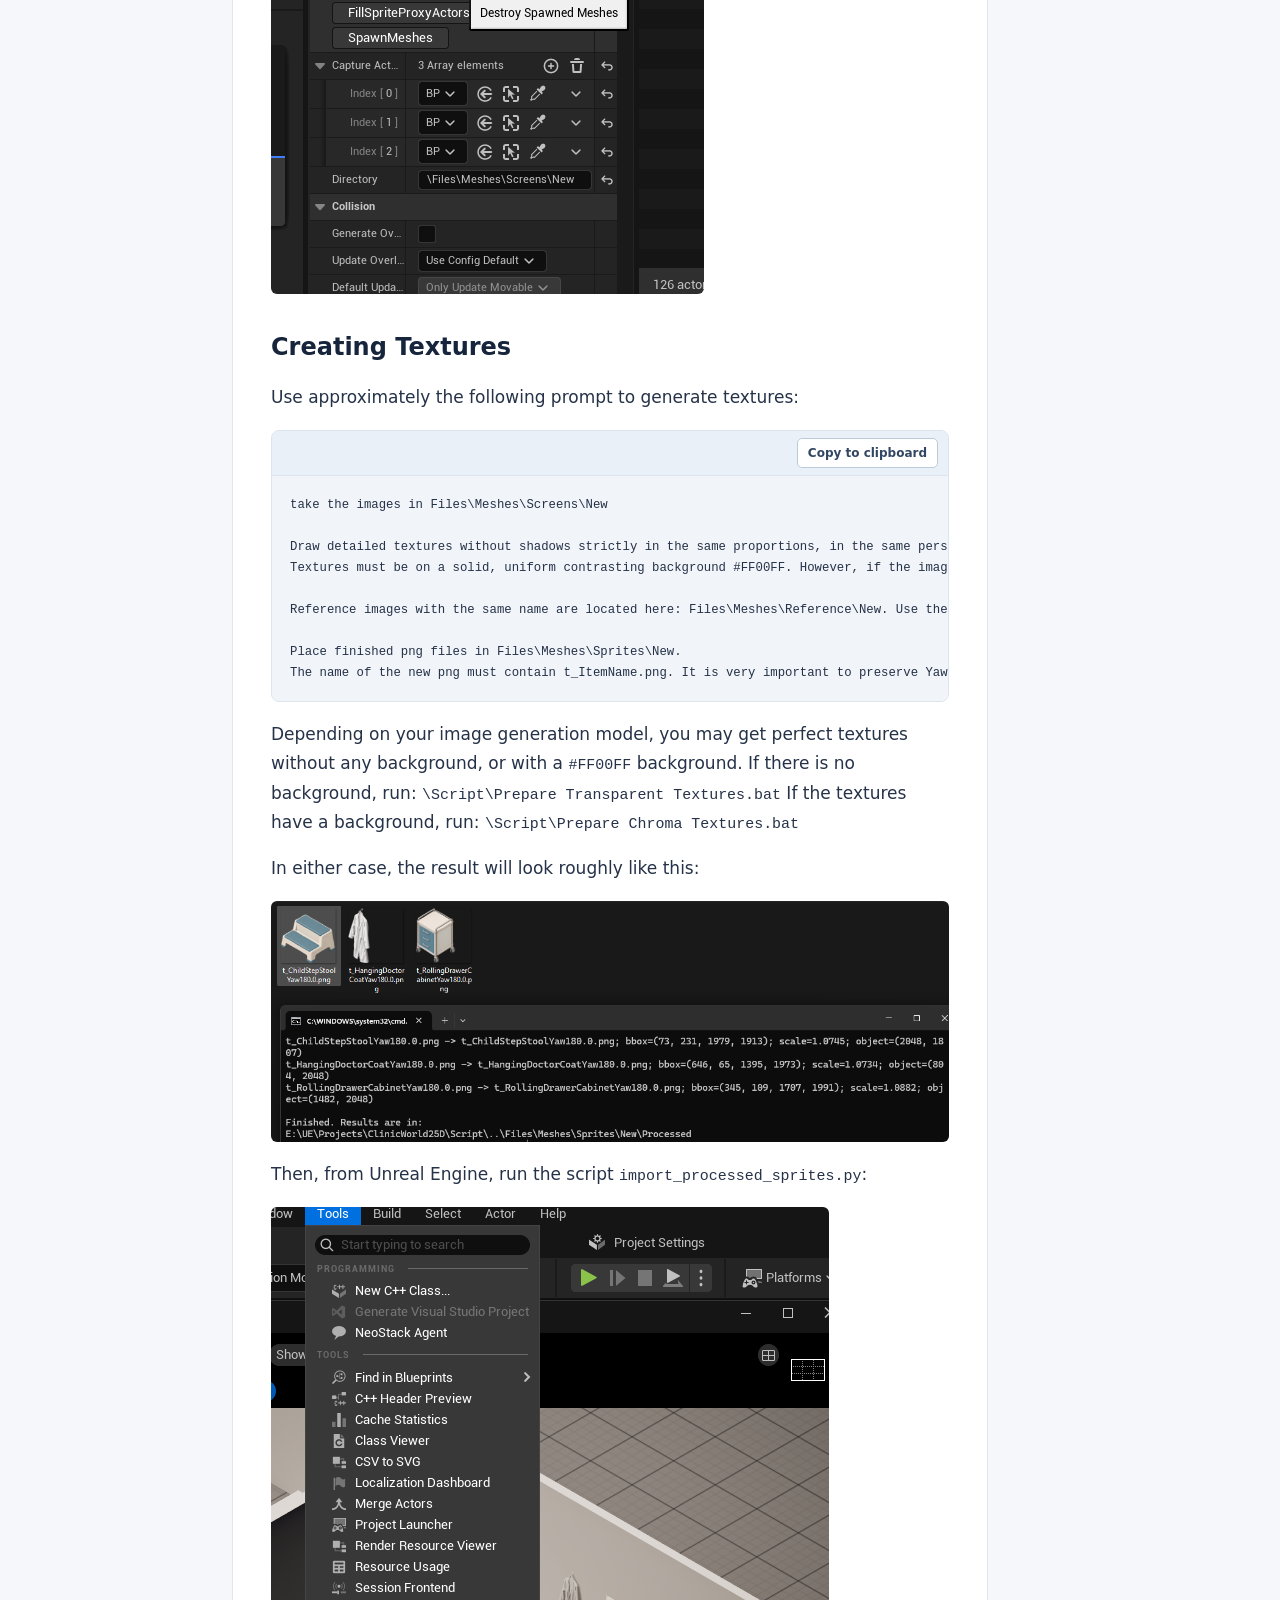
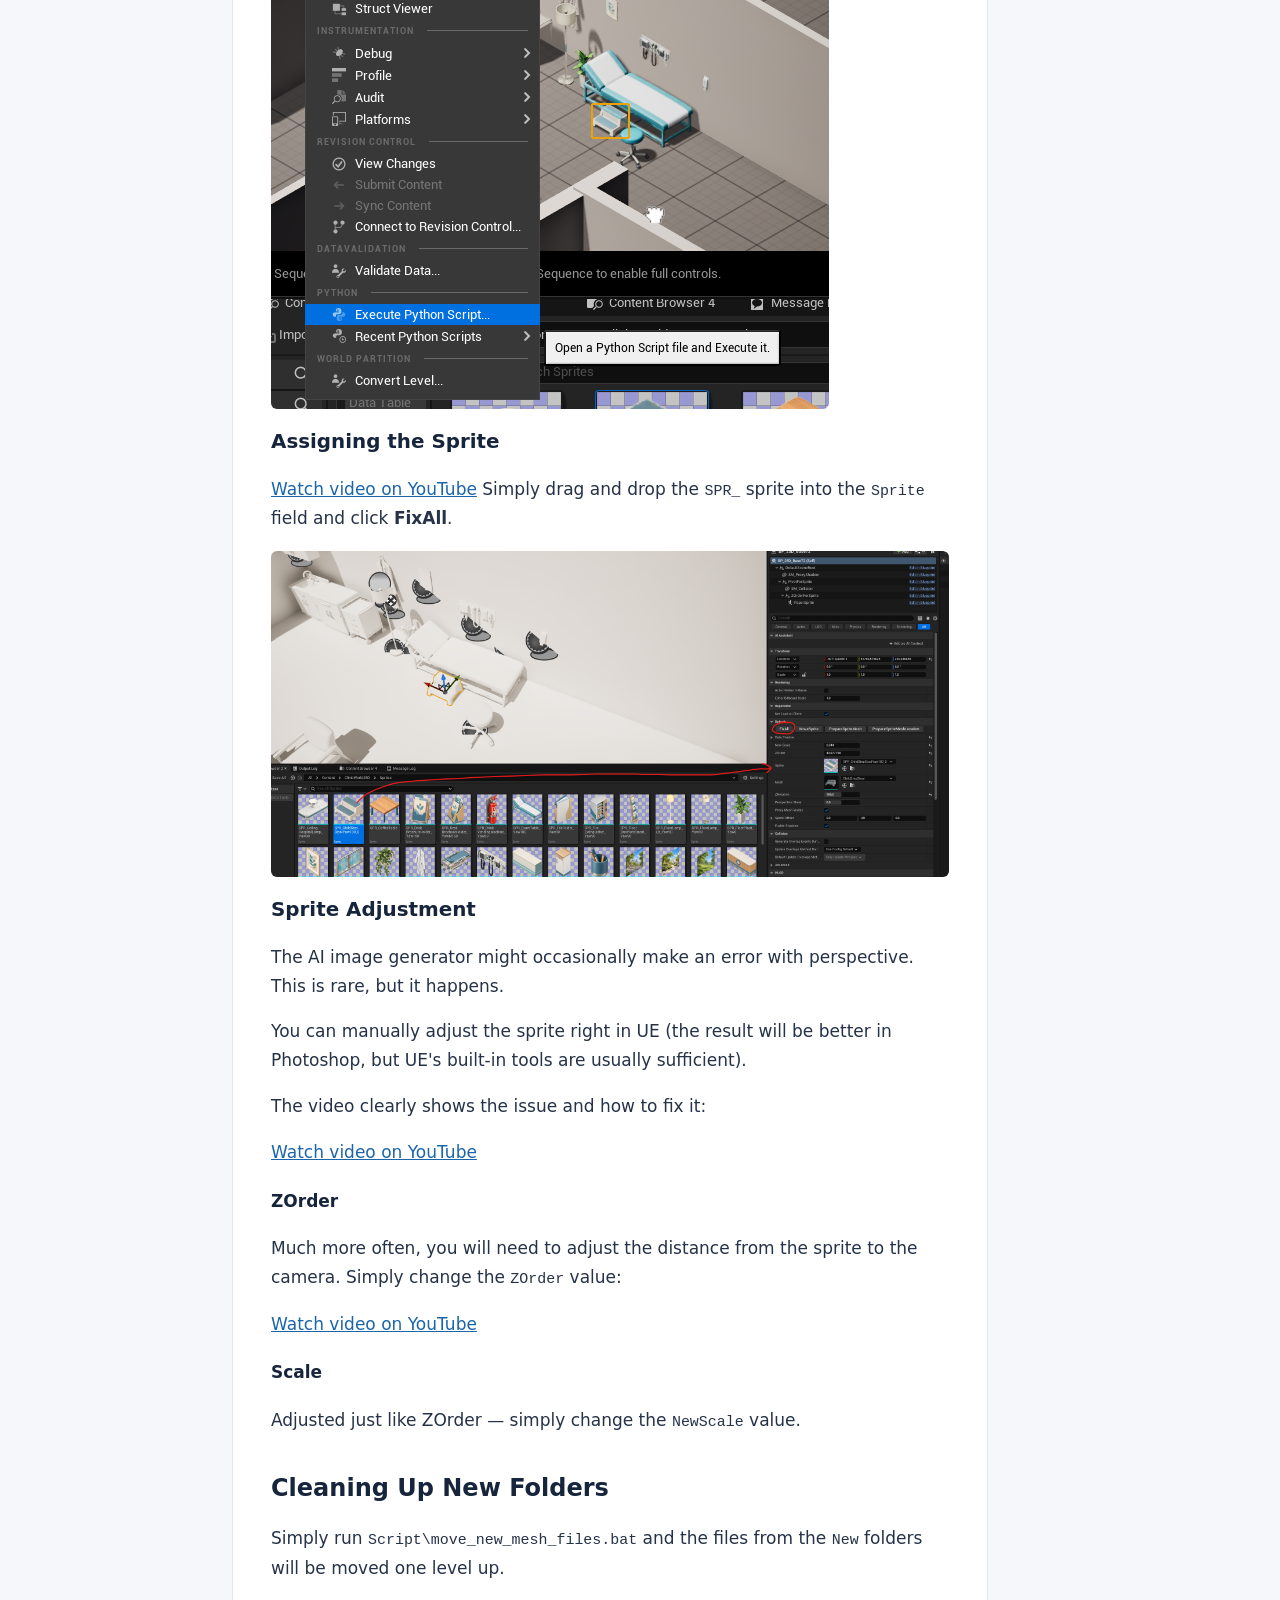
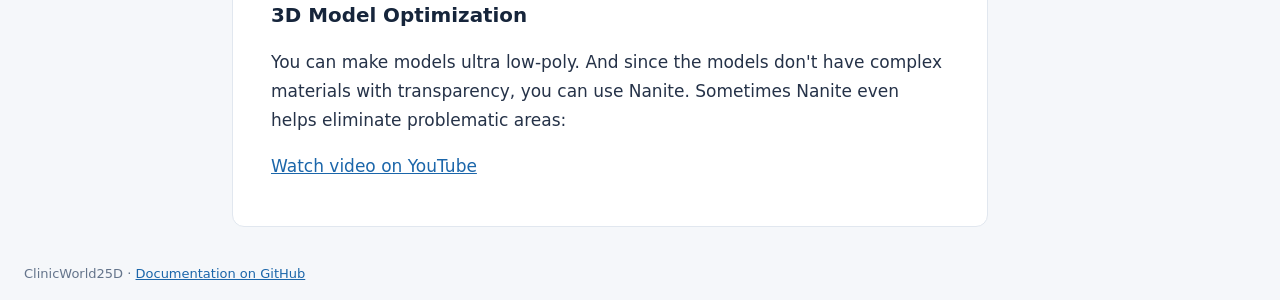
==== commit 33719b62: "Add page contents sidebar and copy buttons for prompts" ====
--- a/creating-models.html
+++ b/creating-models.html
@@ -1,4 +1,4 @@
-<!doctype html><html lang="en"><head><meta charset="utf-8"><meta name="viewport" content="width=device-width, initial-scale=1"><meta name="description" content="ClinicWorld25D documentation: sprites, proxy shadows, and model creation in Unreal Engine."><title>Creating Models · ClinicWorld25D</title><link rel="stylesheet" href="style.css"></head><body><header><strong>ClinicWorld25D</strong><span>English Documentation · Unreal Engine 2.5D</span></header><div class="shell"><nav aria-label="Documentation"><a class="" href="index.html">Overview</a><a class="" href="tips.html">Useful Tips</a><a class="active" href="creating-models.html">Creating Models</a></nav><article><h1 id="before-you-begin">Before You Begin</h1>
+<!doctype html><html lang="en"><head><meta charset="utf-8"><meta name="viewport" content="width=device-width, initial-scale=1"><meta name="description" content="ClinicWorld25D documentation: sprites, proxy shadows, and model creation in Unreal Engine."><title>Creating Models · ClinicWorld25D</title><link rel="stylesheet" href="style.css"><script src="script.js" defer></script></head><body><header><strong>ClinicWorld25D</strong><span>English Documentation · Unreal Engine 2.5D</span></header><div class="shell"><nav class="site-nav" aria-label="Documentation"><a class="" href="index.html">Overview</a><a class="" href="tips.html">Useful Tips</a><a class="active" href="creating-models.html">Creating Models</a></nav><article><h1 id="before-you-begin">Before You Begin</h1>
 <p>All prompts in this guide are suggestions. You can freely modify them to suit your goals, style, and workflow.</p>
 <p>The Meshy step is optional: you can use Tripo or another similar service instead, or create the 3D models manually. Adapt the relevant steps and prompts to your chosen tools.</p>
 <p>Using an AI agent is strongly recommended. Set your Unreal Engine project folder (the folder containing the <code>.uproject</code> file) as the agent's main working folder so it can work directly with the project files. You can also follow this guide manually and copy all files to the appropriate folders yourself.</p>
@@ -147,4 +147,36 @@
 <p>Simply run <code>Script\move_new_mesh_files.bat</code> and the files from the <code>New</code> folders will be moved one level up.</p>
 <h3 id="3d-model-optimization">3D Model Optimization</h3>
 <p>You can make models ultra low-poly. And since the models don't have complex materials with transparency, you can use Nanite. Sometimes Nanite even helps eliminate problematic areas:</p>
-<p><a href="https://youtu.be/h_3f4ejzNa0">Watch video on YouTube</a></p></article></div><footer>ClinicWorld25D · <a href="https://github.com/Zegi-assets/ClinicWorld25D-Docs">Documentation on GitHub</a></footer></body></html>+<p><a href="https://youtu.be/h_3f4ejzNa0">Watch video on YouTube</a></p></article><aside class="page-toc"><details open><summary>On this page</summary><nav aria-label="On this page"><div class="toc">
+<ul>
+<li><a href="#before-you-begin">Before You Begin</a><ul>
+<li><a href="#fully-automated-workflow">Fully Automated Workflow</a></li>
+</ul>
+</li>
+<li><a href="#folder-preparation">Folder Preparation</a></li>
+<li><a href="#creating-a-concept">Creating a Concept</a></li>
+<li><a href="#creating-models">Creating Models</a><ul>
+<li><a href="#creating-references">Creating References</a></li>
+<li><a href="#creating-3d-models">Creating 3D Models</a><ul>
+<li><a href="#setting-up-the-meshy-api-key">Setting Up the Meshy API Key</a></li>
+<li><a href="#placing-3d-models">Placing 3D Models</a></li>
+</ul>
+</li>
+<li><a href="#creating-textures">Creating Textures</a><ul>
+<li><a href="#assigning-the-sprite">Assigning the Sprite</a></li>
+<li><a href="#sprite-adjustment">Sprite Adjustment</a><ul>
+<li><a href="#zorder">ZOrder</a></li>
+<li><a href="#scale">Scale</a></li>
+</ul>
+</li>
+</ul>
+</li>
+<li><a href="#cleaning-up-new-folders">Cleaning Up New Folders</a><ul>
+<li><a href="#3d-model-optimization">3D Model Optimization</a></li>
+</ul>
+</li>
+</ul>
+</li>
+</ul>
+</div>
+</nav></details></aside></div><footer>ClinicWorld25D · <a href="https://github.com/Zegi-assets/ClinicWorld25D-Docs">Documentation on GitHub</a></footer></body></html>
--- a/style.css
+++ b/style.css
@@ -1 +1,48 @@
-*{box-sizing:border-box}html{scroll-behavior:smooth}body{margin:0;background:#f5f7fa;color:#253248;font:17px/1.7 system-ui,sans-serif}header{background:#16253b;color:white;padding:24px max(24px,calc((100% - 1120px)/2))}header strong{font-size:24px}header span{display:block;color:#bbccdf;font-size:14px}.shell{display:grid;grid-template-columns:220px minmax(0,1fr);gap:40px;max-width:1120px;margin:auto;padding:36px 24px}nav{align-self:start;position:sticky;top:24px}nav a{display:block;padding:10px 14px;border-radius:8px;color:#314663;text-decoration:none;margin-bottom:5px}nav a.active{background:#dce9f7;color:#163c6b;font-weight:650}article{min-width:0;background:white;padding:28px 38px;border-radius:12px;border:1px solid #e1e7ef}h1,h2,h3,h4{line-height:1.3;color:#16253b;scroll-margin-top:24px}h1{font-size:30px}h2{margin-top:38px;font-size:24px}a{color:#1b66aa}img{max-width:100%;height:auto;border-radius:6px;display:block;margin:18px 0}pre{overflow:auto;background:#f1f4f8;padding:18px;border-radius:8px;font-size:14px;line-height:1.5}code{font-family:Consolas,monospace;font-size:.88em;overflow-wrap:anywhere}blockquote{margin:20px 0;border-left:4px solid #6491bd;padding:8px 20px;background:#eff5fb}footer{max-width:1120px;margin:0 auto;padding:0 24px 30px;color:#64748b;font-size:13px}@media(max-width:760px){.shell{display:block;padding:20px 12px}nav{position:static;display:flex;flex-wrap:wrap;margin-bottom:16px}article{padding:20px}header{padding:20px}nav a{padding:8px 12px}h1{font-size:26px}}+* { box-sizing: border-box; }
+html { scroll-behavior: smooth; }
+body { margin: 0; background: #f5f7fa; color: #253248; font: 17px/1.7 system-ui, sans-serif; }
+header { background: #16253b; color: white; padding: 24px max(24px, calc((100% - 1440px)/2 + 24px)); }
+header strong { font-size: 24px; }
+header span { display: block; color: #bbccdf; font-size: 14px; }
+.shell { display: grid; grid-template-columns: 180px minmax(0, 1fr) 240px; gap: 28px; max-width: 1440px; margin: auto; padding: 36px 24px; align-items: start; }
+.site-nav, .page-toc { position: sticky; top: 24px; }
+.site-nav a { display: block; padding: 10px 14px; border-radius: 8px; color: #314663; text-decoration: none; margin-bottom: 5px; }
+.site-nav a.active { background: #dce9f7; color: #163c6b; font-weight: 650; }
+article { min-width: 0; background: white; padding: 28px 38px; border-radius: 12px; border: 1px solid #e1e7ef; }
+h1, h2, h3, h4 { line-height: 1.3; color: #16253b; scroll-margin-top: 24px; }
+h1 { font-size: 30px; }
+h2 { margin-top: 38px; font-size: 24px; }
+a { color: #1b66aa; }
+img { max-width: 100%; height: auto; border-radius: 6px; display: block; margin: 18px 0; }
+pre { overflow: auto; background: #f1f4f8; padding: 18px; border-radius: 8px; font-size: 14px; line-height: 1.5; }
+code { font-family: Consolas, monospace; font-size: .88em; overflow-wrap: anywhere; }
+blockquote { margin: 20px 0; border-left: 4px solid #6491bd; padding: 8px 20px; background: #eff5fb; }
+footer { max-width: 1440px; margin: 0 auto; padding: 0 24px 30px; color: #64748b; font-size: 13px; }
+.page-toc { min-width: 0; max-height: calc(100vh - 48px); overflow: auto; font-size: 13px; line-height: 1.45; scrollbar-width: thin; }
+.page-toc summary { cursor: pointer; font-size: 14px; font-weight: 650; color: #314663; padding: 6px 8px 12px; }
+.page-toc ul { list-style: none; margin: 0; padding: 0; }
+.page-toc ul ul { margin-left: 10px; padding-left: 10px; border-left: 1px solid #d8e1ec; }
+.page-toc a { display: block; padding: 6px 8px; border-radius: 5px; color: #586b82; text-decoration: none; overflow-wrap: anywhere; }
+.page-toc a:hover { background: #e8eef6; color: #163c6b; }
+.page-toc a[aria-current="location"] { background: #dce9f7; color: #163c6b; font-weight: 650; }
+.code-block { margin: 18px 0; border: 1px solid #dce4ee; border-radius: 8px; overflow: hidden; background: #f1f4f8; }
+.code-toolbar { display: flex; justify-content: flex-end; padding: 7px 10px; border-bottom: 1px solid #dce4ee; background: #eaf0f7; }
+.copy-button { cursor: pointer; font: 600 12px/1.5 system-ui, sans-serif; color: #314663; background: white; border: 1px solid #bbcbdc; border-radius: 5px; padding: 5px 10px; }
+.copy-button:hover { background: #dce9f7; }
+.copy-button:focus-visible, a:focus-visible, summary:focus-visible { outline: 3px solid #4e8eca; outline-offset: 2px; }
+.code-block pre { margin: 0; border-radius: 0; }
+.copy-status { align-self: center; margin-right: 10px; font-size: 12px; color: #40556e; }
+@media (max-width: 1100px) {
+  .shell { grid-template-columns: minmax(0, 1fr) 220px; gap: 24px; }
+  .site-nav { grid-column: 1 / -1; position: static; display: flex; flex-wrap: wrap; }
+}
+@media (max-width: 760px) {
+  .shell { display: flex; flex-direction: column; gap: 16px; padding: 20px 12px; }
+  .site-nav { order: 0; }
+  .page-toc { order: 1; position: static; width: 100%; max-height: 280px; border: 1px solid #dce4ee; border-radius: 8px; padding: 6px; }
+  article { order: 2; width: 100%; padding: 20px; }
+  header { padding: 20px; }
+  .site-nav a { padding: 8px 12px; }
+  h1 { font-size: 26px; }
+}
+@media (prefers-reduced-motion: reduce) { html { scroll-behavior: auto; } }
